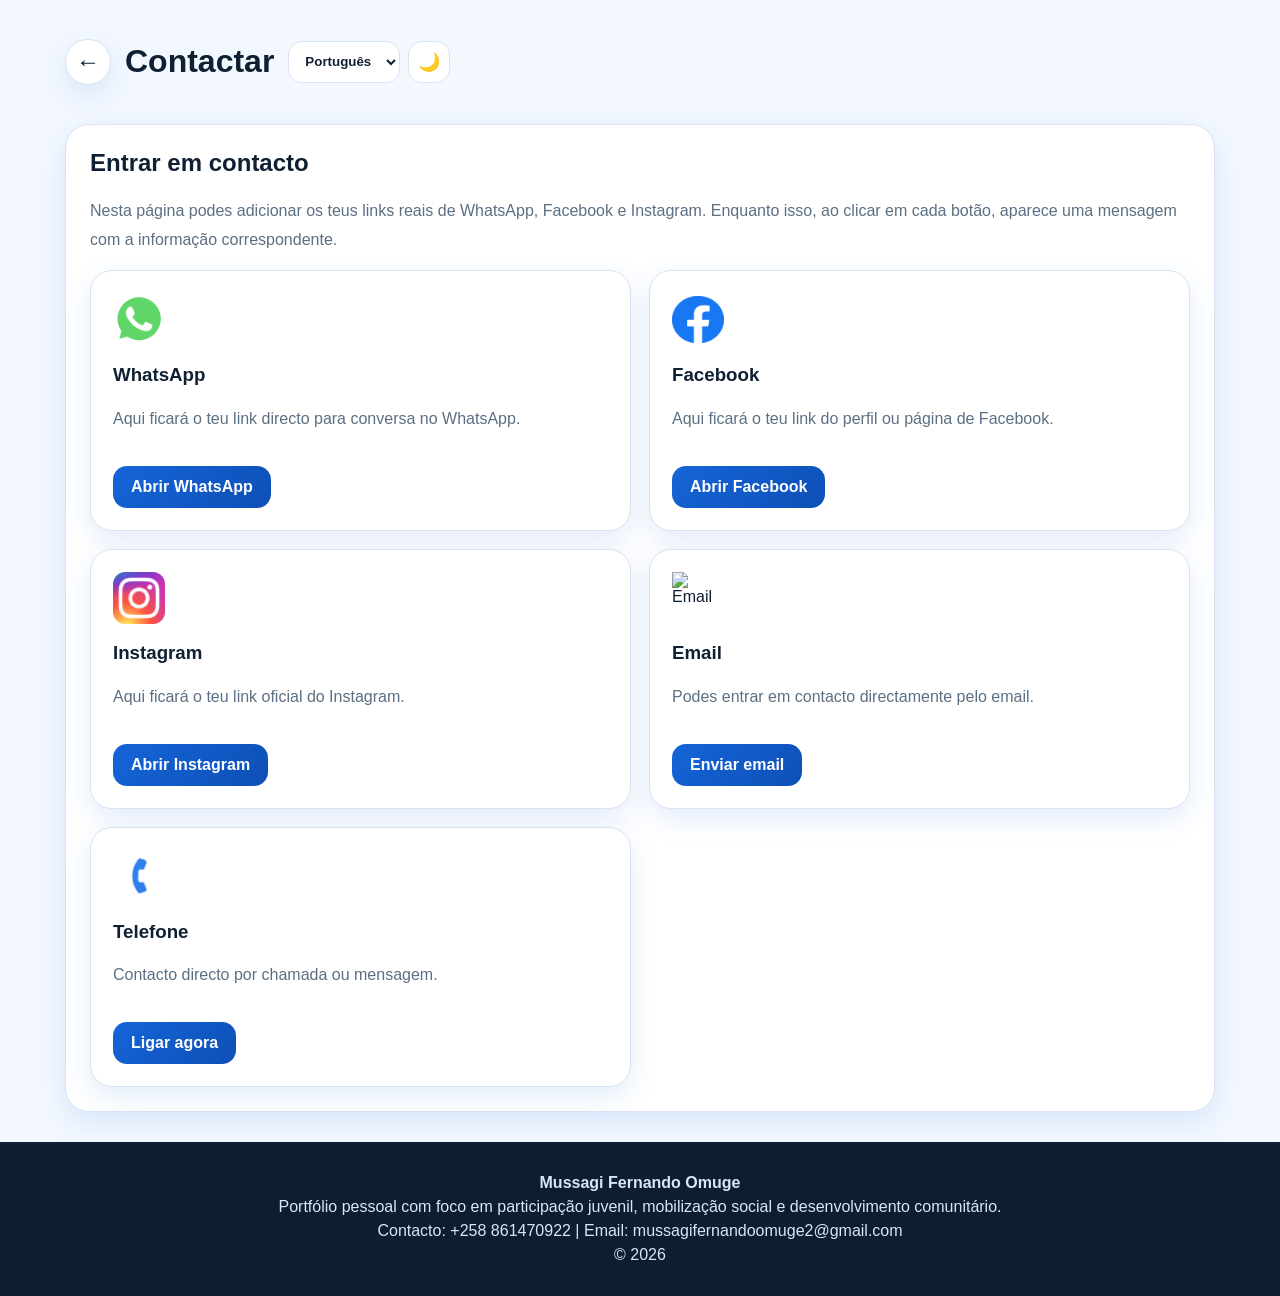
==== contactar.html @ 881435b7 "Add files via upload" ====
<!DOCTYPE html>
<html lang="pt">
<head>
  <meta charset="UTF-8">
  <meta name="viewport" content="width=device-width, initial-scale=1.0">
  <title>Contactar | Mussagi Fernando Omuge</title>
  <link rel="stylesheet" href="home.css">
</head>
<body>

  <header class="cabecalho-pagina">
    <a href="home (2).html" class="botao-voltar" aria-label="Voltar">←</a>

    <h1 data-traducao="contactar_titulo_pagina"></h1>

    <div class="acoes-topo">
      <select id="selectorIdioma" class="seletor-idioma seletor-pagina" aria-label="Selecionar idioma">
        <option value="pt">Português</option>
        <option value="en">English</option>
        <option value="es">Español</option>
      </select>

      <button class="botao-topo" id="botaoTema" aria-label="Alternar tema">🌙</button>
    </div>
  </header>

  <main class="pagina-contactar">
    <section class="cartao secao">
      <h2 data-traducao="contactar_titulo">Entrar em contacto</h2>

      <p class="introducao-secao" data-traducao="contactar_intro">
        Nesta página podes adicionar os teus links reais de WhatsApp, Facebook e Instagram. Enquanto isso, ao clicar em cada botão, aparece uma mensagem com a informação correspondente.
      </p>

      <div class="grade-contactos">
        <article class="cartao-contacto">
          <img src="watsap.png" alt="WhatsApp" class="icone-rede">
          <h3 data-traducao="contacto_whatsapp">WhatsApp</h3>
          <p data-traducao="contacto_whatsapp_texto">
            Aqui ficará o teu link directo para conversa no WhatsApp.
          </p>
          <a
            href="https://wa.me/qr/PD5HWGZU5MG5B1"
            class="botao-rede link-social"
            target="_blank"
            rel="noopener noreferrer"
            data-traducao="botao_abrir_whatsapp"
          >
            Abrir WhatsApp
          </a>
        </article>

        <article class="cartao-contacto">
          <img src="facebook.png" alt="Facebook" class="icone-rede">
          <h3 data-traducao="contacto_facebook">Facebook</h3>
          <p data-traducao="contacto_facebook_texto">
            Aqui ficará o teu link do perfil ou página de Facebook.
          </p>
          <a
            href="https://www.facebook.com/profile.php?id=100075169595993"
            class="botao-rede link-social"
            target="_blank"
            rel="noopener noreferrer"
            data-traducao="botao_abrir_facebook"
          >
            Abrir Facebook
          </a>
        </article>

        <article class="cartao-contacto">
          <img src="instagram.png" alt="Instagram" class="icone-rede">
          <h3 data-traducao="contacto_instagram">Instagram</h3>
          <p data-traducao="contacto_instagram_texto">
            Aqui ficará o teu link oficial do Instagram.
          </p>
          <a
            href="https://www.instagram.com/mussagif?igsh=MXU2ZzVrYTk1bW1qbw=="
            class="botao-rede link-social"
            target="_blank"
            rel="noopener noreferrer"
            data-traducao="botao_abrir_instagram"
          >
            Abrir Instagram
          </a>
        </article>

        <article class="cartao-contacto">
          <img src="gmail.png" alt="Email" class="icone-rede">
          <h3 data-traducao="contacto_email">Email</h3>
          <p data-traducao="contacto_email_texto">
            Podes entrar em contacto directamente pelo email.
          </p>
          <a
            href="mailto:mussagifernandoomuge2@gmail.com"
            class="botao-rede"
            data-traducao="botao_enviar_email"
          >
            Enviar email
          </a>
        </article>

        <article class="cartao-contacto">
          <img src="phone.png" alt="Telefone" class="icone-rede">
          <h3 data-traducao="contacto_telefone">Telefone</h3>
          <p data-traducao="contacto_telefone_texto">
            Contacto directo por chamada ou mensagem.
          </p>
          <a
            href="tel:+258861470922"
            class="botao-rede"
            data-traducao="botao_ligar_agora"
          >
            Ligar agora
          </a>
        </article>
      </div>
    </section>
  </main>

  <footer class="rodape">
    <p><strong data-traducao="rodape_nome">Mussagi Fernando Omuge</strong></p>
    <p data-traducao="rodape_descricao">
      Portfólio pessoal com foco em participação juvenil, mobilização social e desenvolvimento comunitário.
    </p>
    <p data-traducao="rodape_contacto">
      Contacto: +258 861470922 | Email: mussagifernandoomuge2@gmail.com
    </p>
    <p>© 2026</p>
  </footer>

  <script src="contactar.js"></script>
</body>
</html>
---- home.css ----
:root {
  --fundo: #f3f8ff;
  --branco: #ffffff;
  --texto: #102033;
  --texto-suave: #5c6f83;
  --azul: #1565d8;
  --azul-escuro: #0e4fb6;
  --azul-claro: #eaf3ff;
  --borda: #d8e4f3;
  --sombra: 0 10px 28px rgba(21, 101, 216, 0.12);
  --rodape: #0f1d31;
}

body.modo-escuro {
  --fundo: #0d1521;
  --branco: #142031;
  --texto: #e8f1ff;
  --texto-suave: #b3c4d8;
  --azul: #5ea6ff;
  --azul-escuro: #86bcff;
  --azul-claro: #1a2940;
  --borda: #263851;
  --sombra: 0 10px 28px rgba(0, 0, 0, 0.35);
  --rodape: #09111c;
}

* {
  box-sizing: border-box;
}

html {
  scroll-behavior: smooth;
}

body {
  margin: 0;
  font-family: Arial, Helvetica, sans-serif;
  background: var(--fundo);
  color: var(--texto);
  transition: 0.25s;
}

img {
  display: block;
  max-width: 100%;
}

a {
  text-decoration: none;
  color: inherit;
}

.cabecalho-topo {
  position: sticky;
  top: 0;
  z-index: 60;
  display: flex;
  justify-content: space-between;
  align-items: center;
  padding: 14px 18px;
  background: rgba(255, 255, 255, 0.92);
  backdrop-filter: blur(10px);
  border-bottom: 1px solid var(--borda);
}

body.modo-escuro .cabecalho-topo {
  background: rgba(13, 21, 33, 0.92);
}

.marca-topo {
  display: flex;
  align-items: center;
  gap: 10px;
  font-weight: 700;
}

.icone-marca {
  width: 42px;
  height: 42px;
  border-radius: 50%;
  display: grid;
  place-items: center;
  color: white;
  background: linear-gradient(135deg, var(--azul), var(--azul-escuro));
  box-shadow: var(--sombra);
}

.acoes-topo {
  display: flex;
  align-items: center;
  gap: 8px;
}

.seletor-idioma {
  height: 42px;
  padding: 0 12px;
  border-radius: 14px;
  border: 1px solid var(--borda);
  background: var(--branco);
  color: var(--texto);
  font-weight: 600;
  outline: none;
  cursor: pointer;
}

.seletor-pagina {
  margin-left: auto;
}

.botao-topo {
  width: 42px;
  height: 42px;
  border-radius: 14px;
  border: 1px solid var(--borda);
  background: var(--branco);
  color: var(--texto);
  cursor: pointer;
  font-size: 18px;
}

.sobreposicao {
  position: fixed;
  inset: 0;
  background: rgba(0, 0, 0, 0.35);
  opacity: 0;
  pointer-events: none;
  transition: 0.2s;
  z-index: 55;
}

.sobreposicao.mostrar {
  opacity: 1;
  pointer-events: auto;
}

.menu-lateral {
  position: fixed;
  top: 0;
  right: 0;
  width: min(300px, 85vw);
  height: 100vh;
  background: var(--branco);
  box-shadow: -10px 0 30px rgba(0, 0, 0, 0.18);
  padding: 20px;
  transform: translateX(100%);
  transition: 0.25s;
  z-index: 70;
}

.menu-lateral.abrir {
  transform: translateX(0);
}

.topo-menu {
  display: flex;
  justify-content: space-between;
  align-items: center;
  margin-bottom: 18px;
  font-weight: bold;
}

.link-menu {
  display: block;
  padding: 14px 16px;
  margin-bottom: 12px;
  background: var(--azul-claro);
  border: 1px solid var(--borda);
  border-radius: 16px;
  font-weight: 600;
}

.hero,
.conteudo-principal,
.pagina-contactar {
  width: min(1150px, 92vw);
  margin-left: auto;
  margin-right: auto;
}

.hero {
  display: grid;
  grid-template-columns: 330px 1fr;
  gap: 22px;
  margin-top: 24px;
}

.cartao {
  background: var(--branco);
  border: 1px solid var(--borda);
  border-radius: 24px;
  box-shadow: var(--sombra);
}

.cartao-perfil {
  padding: 22px;
  text-align: center;
}

.foto-perfil {
  width: 165px;
  aspect-ratio: 1;
  object-fit: cover;
  border-radius: 50%;
  margin: 0 auto 14px;
  border: 5px solid var(--azul-claro);
  cursor: pointer;
}

.cartao-destaque {
  padding: 28px;
  background: linear-gradient(145deg, var(--branco), var(--azul-claro));
}

.rotulo {
  display: inline-block;
  margin-bottom: 10px;
  color: var(--azul);
  font-weight: 700;
  text-transform: uppercase;
  font-size: 0.9rem;
}

.cartao-destaque h2,
.cartao-perfil h1,
.secao h2 {
  margin-top: 0;
}

.texto-suave,
.introducao-secao,
.item-percurso p,
.descricao-actividade p,
.cartao-contacto p {
  color: var(--texto-suave);
  line-height: 1.8;
}

.botao-principal,
.botao-rede {
  display: inline-block;
  margin-top: 16px;
  padding: 12px 18px;
  border: none;
  border-radius: 14px;
  background: linear-gradient(135deg, var(--azul), var(--azul-escuro));
  color: white;
  font-weight: 700;
  cursor: pointer;
}

.lista-chips {
  display: flex;
  flex-wrap: wrap;
  gap: 10px;
  margin-top: 18px;
}

.chip {
  padding: 10px 14px;
  border: 1px solid var(--borda);
  border-radius: 14px;
  background: var(--branco);
  font-weight: 700;
}

.conteudo-principal,
.pagina-contactar {
  display: grid;
  gap: 22px;
  margin-top: 22px;
  margin-bottom: 30px;
}

.secao {
  padding: 24px;
}

.grade-dupla {
  display: grid;
  grid-template-columns: 1fr 1fr;
  gap: 18px;
}

.caixa-interna {
  padding: 18px;
  border-radius: 20px;
  background: var(--azul-claro);
  border: 1px solid var(--borda);
}

.lista-info {
  margin: 0;
  padding-left: 18px;
}

.lista-info li {
  margin-bottom: 12px;
  line-height: 1.8;
}

.lista-percurso {
  display: grid;
  gap: 16px;
}

.item-percurso {
  padding: 18px;
  border-radius: 20px;
  background: var(--azul-claro);
  border: 1px solid var(--borda);
}

.ano {
  display: inline-block;
  margin-bottom: 8px;
  color: var(--azul);
  font-weight: 700;
}

.pilha-actividades {
  display: grid;
  gap: 18px;
}

.bloco-actividade {
  border-radius: 22px;
  overflow: hidden;
  border: 1px solid var(--borda);
  background: var(--branco);
  box-shadow: var(--sombra);
}

.trilho-fotos {
  display: flex;
  overflow-x: auto;
  scroll-snap-type: x mandatory;
  background: var(--azul-claro);
}

.foto-actividade {
  min-width: 100%;
  height: 220px;
  object-fit: cover;
  scroll-snap-align: start;
  cursor: pointer;
}

.descricao-actividade {
  padding: 16px 18px 18px;
}

.descricao-actividade h3 {
  margin-top: 0;
  margin-bottom: 8px;
}

.cabecalho-pagina {
  width: min(1150px, 92vw);
  margin: 22px auto 0;
  display: flex;
  align-items: center;
  gap: 14px;
  flex-wrap: wrap;
}

.botao-voltar {
  width: 46px;
  height: 46px;
  border-radius: 50%;
  display: grid;
  place-items: center;
  background: var(--branco);
  border: 1px solid var(--borda);
  box-shadow: var(--sombra);
  font-size: 24px;
  font-weight: bold;
}

.grade-contactos {
  display: grid;
  grid-template-columns: repeat(2, minmax(0, 1fr));
  gap: 18px;
}

.cartao-contacto {
  padding: 22px;
  border-radius: 22px;
  background: var(--branco);
  border: 1px solid var(--borda);
  box-shadow: var(--sombra);
}

.icone-rede {
  width: 52px;
  height: 52px;
  object-fit: contain;
  margin-bottom: 12px;
}

.popup-imagem,
.popup-mensagem {
  position: fixed;
  inset: 0;
  display: none;
  place-items: center;
  padding: 20px;
  background: rgba(0, 0, 0, 0.58);
  z-index: 120;
}

.popup-imagem.mostrar,
.popup-mensagem.mostrar {
  display: grid;
}

.caixa-popup-imagem {
  position: relative;
  width: min(50vw, 760px);
  max-width: 95vw;
}

.caixa-popup-imagem img {
  width: 100%;
  max-height: 82vh;
  object-fit: contain;
  border-radius: 22px;
  background: #000;
}

.caixa-popup-mensagem {
  position: relative;
  width: min(560px, 95vw);
  background: var(--branco);
  color: var(--texto);
  border-radius: 22px;
  padding: 24px;
  border: 1px solid var(--borda);
}

.fechar-popup {
  position: absolute;
  top: -10px;
  right: -10px;
  width: 42px;
  height: 42px;
  border: none;
  border-radius: 50%;
  background: white;
  font-size: 18px;
  font-weight: bold;
  cursor: pointer;
}

.rodape {
  background: var(--rodape);
  color: #d9e6f8;
  text-align: center;
  padding: 26px 18px;
}

.rodape p {
  margin: 6px 0;
}

@media (max-width: 980px) {
  .hero,
  .grade-dupla,
  .grade-contactos {
    grid-template-columns: 1fr;
  }

  .caixa-popup-imagem {
    width: min(72vw, 760px);
  }
}

@media (max-width: 620px) {
  .cabecalho-topo {
    padding: 12px 14px;
  }

  .acoes-topo {
    flex-wrap: wrap;
    justify-content: flex-end;
  }

  .seletor-idioma {
    width: 130px;
  }

  .hero {
    margin-top: 18px;
    gap: 16px;
  }

  .secao,
  .cartao-perfil,
  .cartao-destaque {
    padding: 18px;
  }

  .foto-perfil {
    width: 135px;
  }

  .foto-actividade {
    height: 180px;
  }

  .botao-voltar {
    width: 42px;
    height: 42px;
  }

  .cabecalho-pagina h1 {
    font-size: 1.4rem;
  }

  .caixa-popup-imagem {
    width: 92vw;
  }
}
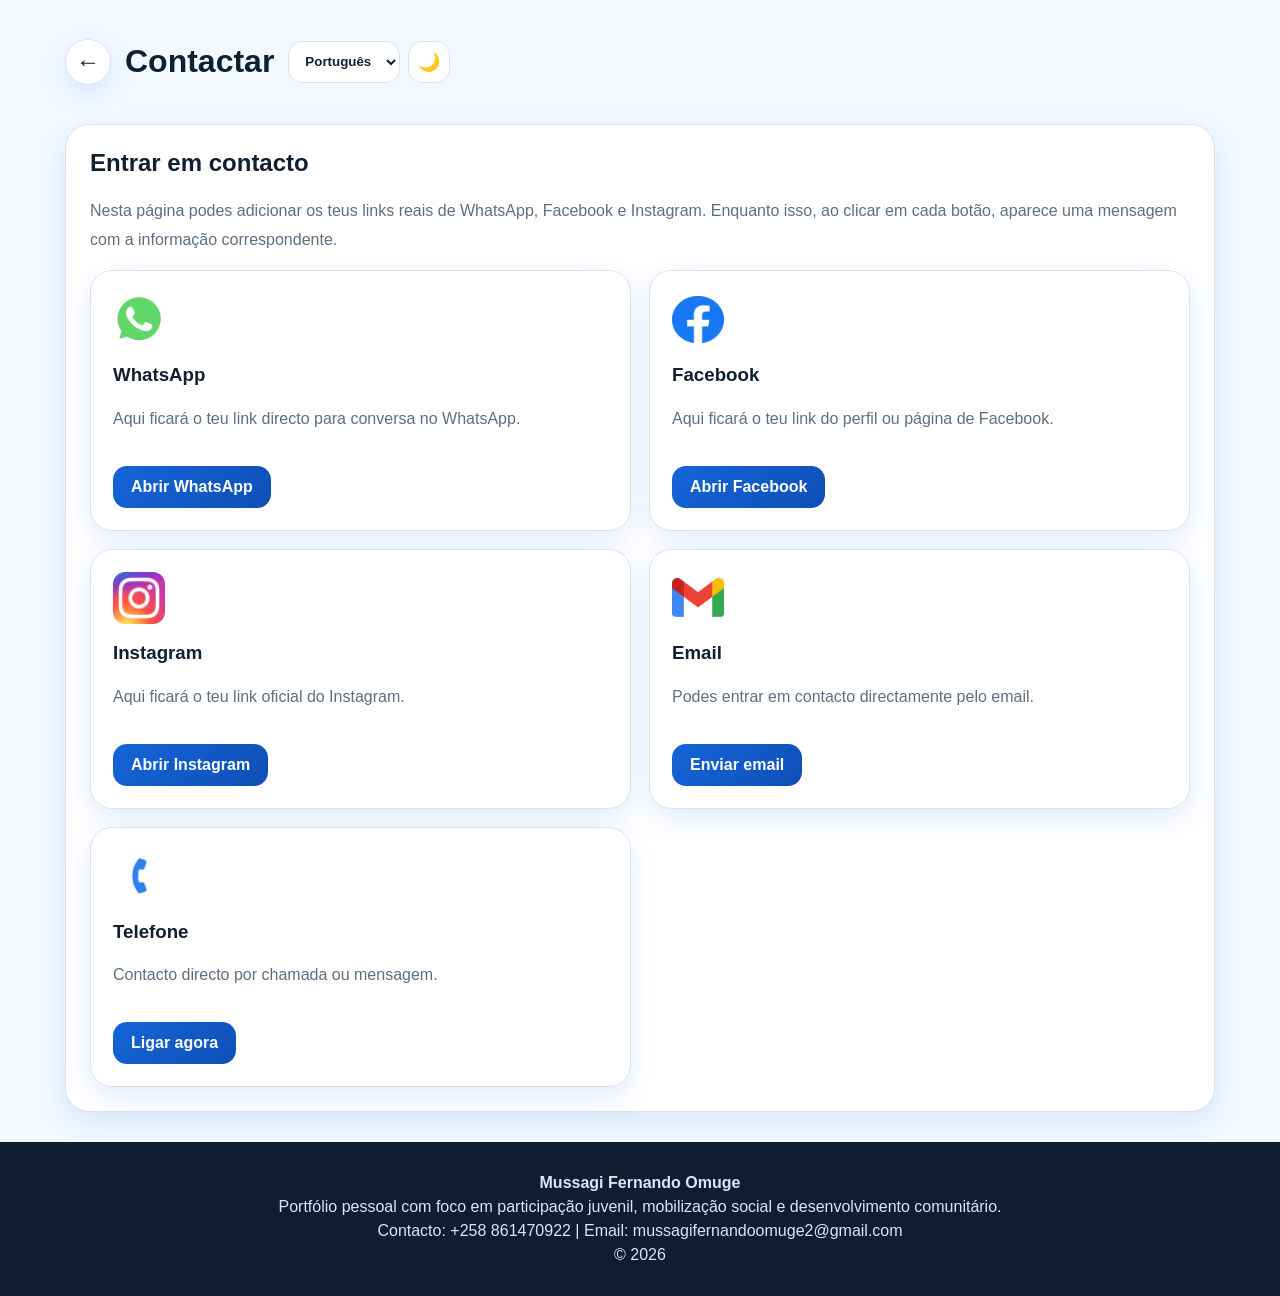
==== commit a3a7b7fd: "Update contactar.html" ====
--- a/contactar.html
+++ b/contactar.html
@@ -40,14 +40,14 @@
             Aqui ficará o teu link directo para conversa no WhatsApp.
           </p>
           <a
-            href="https://wa.me/qr/PD5HWGZU5MG5B1"
-            class="botao-rede link-social"
-            target="_blank"
-            rel="noopener noreferrer"
-            data-traducao="botao_abrir_whatsapp"
-          >
-            Abrir WhatsApp
-          </a>
+  href="https://wa.me/258850470321"
+  class="botao-rede link-social"
+  target="_blank"
+  rel="noopener noreferrer"
+  data-traducao="botao_abrir_whatsapp"
+>
+  Abrir WhatsApp
+</a>
         </article>
 
         <article class="cartao-contacto">
@@ -130,4 +130,4 @@
 
   <script src="contactar.js"></script>
 </body>
-</html>+</html>
--- a/home.css
+++ b/home.css
@@ -51,7 +51,7 @@
 }
 
 .cabecalho-topo {
-  position: sticky;
+  position:relative;
   top: 0;
   z-index: 60;
   display: flex;
